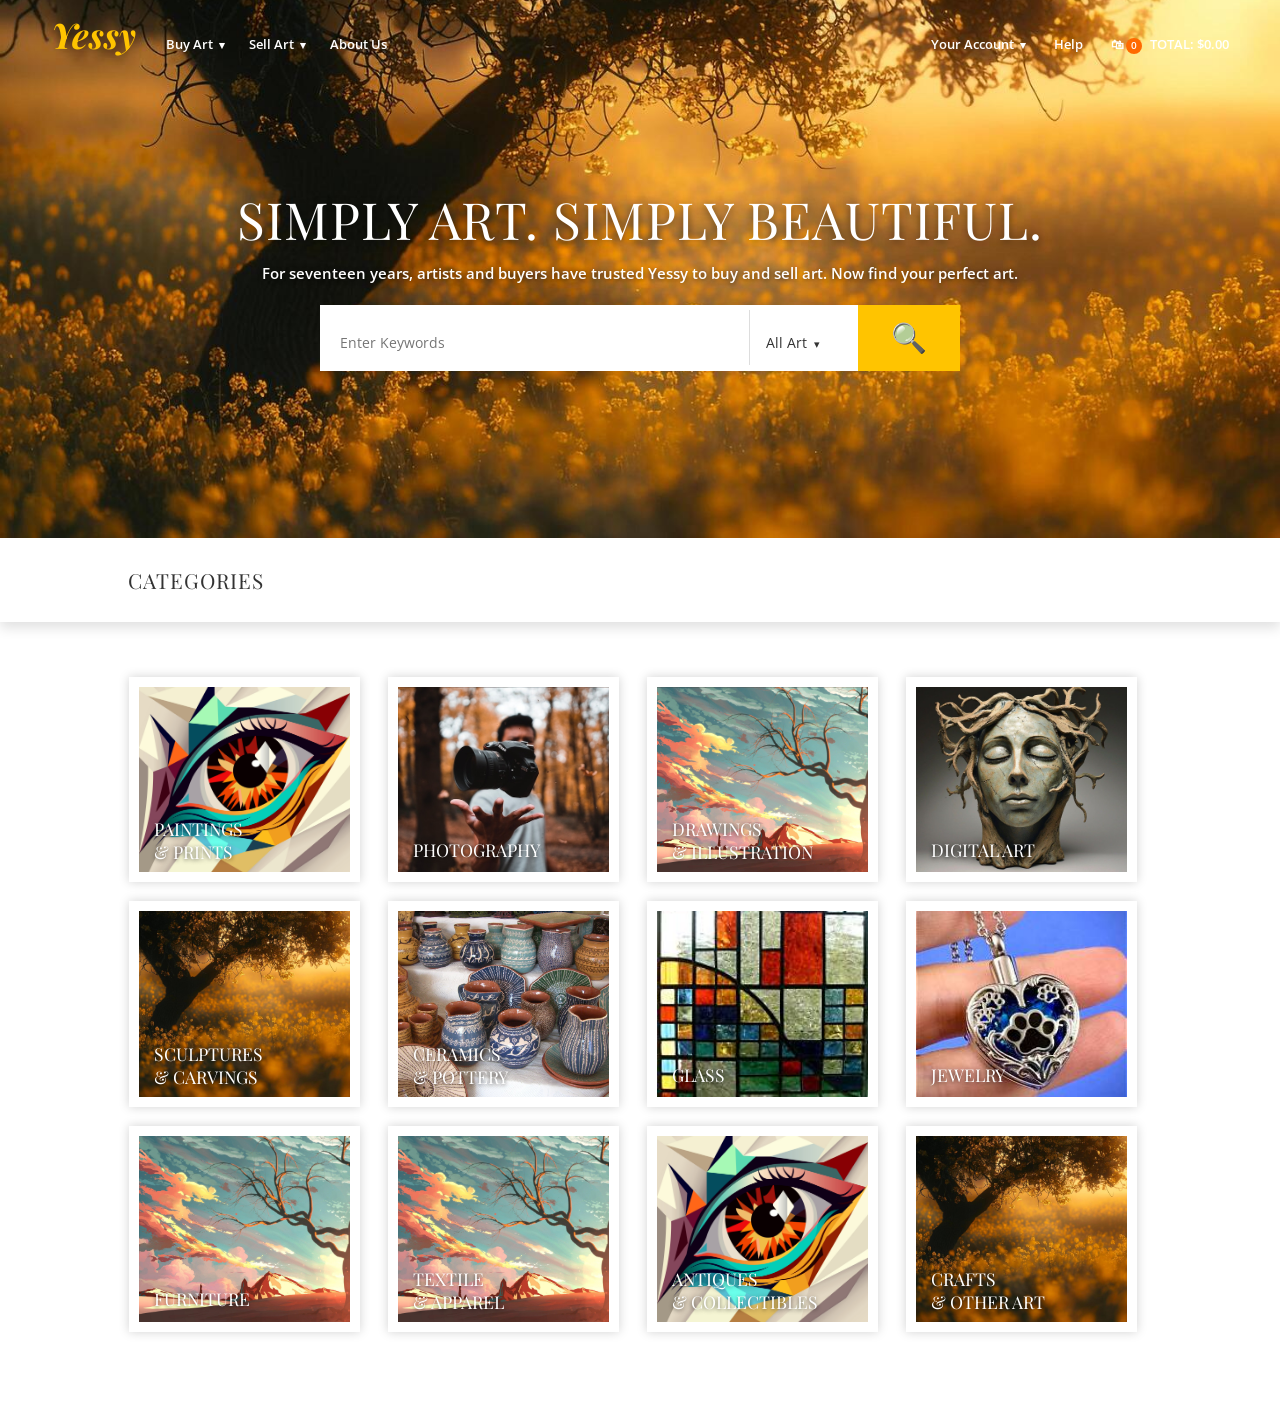
==== css-task/Assignment 5/index.html @ 9353807a "Fix category grid to show 4 cards per row" ====
<!DOCTYPE html>
<html lang="en">
<head>
  <meta charset="UTF-8">
  <meta name="viewport" content="width=device-width, initial-scale=1.0">
  <title>Yessy - Gallery</title>
  <link href="https://fonts.googleapis.com/css2?family=Open+Sans:wght@400;600;700&family=Playfair+Display:ital,wght@0,400;0,500;1,700&display=swap" rel="stylesheet">
  <link rel="stylesheet" href="style.css">
</head>
<body>

  <header class="hero">

    <nav class="navbar">
      <div class="nav-left">
        <a href="#" class="logo">Yessy</a>
        <a href="#" class="nav-link">Buy Art <span class="arrow">&#9662;</span></a>
        <a href="#" class="nav-link">Sell Art <span class="arrow">&#9662;</span></a>
        <a href="#" class="nav-link">About Us</a>
      </div>
      <div class="nav-right">
        <a href="#" class="nav-link">Your Account <span class="arrow">&#9662;</span></a>
        <a href="#" class="nav-link">Help</a>
        <a href="#" class="nav-link">&#128717;<span class="badge">0</span>TOTAL: $0.00</a>
      </div>
    </nav>

    <div class="hero-content">
      <h1>SIMPLY ART. SIMPLY BEAUTIFUL.</h1>
      <p>For seventeen years, artists and buyers have trusted Yessy to buy and sell art. Now find your perfect art.</p>

      <div class="search">
        <input type="text" class="search-input" placeholder="Enter Keywords">
        <div class="search-select">All Art <span class="arrow">&#9662;</span></div>
        <button class="search-btn">&#128269;</button>
      </div>
    </div>
  </header>

  <section class="categories-bar">
    <h2>CATEGORIES</h2>
  </section>

  <section class="grid">

    <div class="card">
      <a href="#" class="tile t1"><span class="label two">PAINTINGS<br>&amp; PRINTS</span></a>
    </div>

    <div class="card">
      <a href="#" class="tile t2"><span class="label one">PHOTOGRAPHY</span></a>
    </div>

    <div class="card">
      <a href="#" class="tile t3"><span class="label two">DRAWINGS<br>&amp; ILLUSTRATION</span></a>
    </div>

    <div class="card">
      <a href="#" class="tile t4"><span class="label one">DIGITAL ART</span></a>
    </div>

    <div class="card">
      <a href="#" class="tile t5"><span class="label two">SCULPTURES<br>&amp; CARVINGS</span></a>
    </div>

    <div class="card">
      <a href="#" class="tile t6"><span class="label two">CERAMICS<br>&amp; POTTERY</span></a>
    </div>

    <div class="card">
      <a href="#" class="tile t7"><span class="label one">GLASS</span></a>
    </div>

    <div class="card">
      <a href="#" class="tile t8"><span class="label one">JEWELRY</span></a>
    </div>

    <div class="card">
      <a href="#" class="tile t9"><span class="label one">FURNITURE</span></a>
    </div>

    <div class="card">
      <a href="#" class="tile t10"><span class="label two">TEXTILE<br>&amp; APPAREL</span></a>
    </div>

    <div class="card">
      <a href="#" class="tile t11"><span class="label two">ANTIQUES<br>&amp; COLLECTIBLES</span></a>
    </div>

    <div class="card">
      <a href="#" class="tile t12"><span class="label two">CRAFTS<br>&amp; OTHER ART</span></a>
    </div>

  </section>

</body>
</html>
---- css-task/Assignment 5/style.css ----
* {
  margin: 0;
  padding: 0;
  box-sizing: border-box;
}

html {
  font-size: 16px;
}

body {
  font-family: "Open Sans", sans-serif;
  background-color: #fff;
  color: #222;
}

a {
  text-decoration: none;
  color: inherit;
}

.hero {
  display: block;
  width: 100%;
  height: 42vw;
  background-image: url("assets/images/img1.jpg");
  background-color: #8a5a12;
  background-size: cover;
  background-position: center;
}

.navbar {
  display: block;
  width: 100%;
  height: 70px;
  padding: 0 4vw;
  font-size: 0;
  color: #fff;
}

.nav-left,
.nav-right {
  display: inline-block;
  width: 50%;
  height: 70px;
  line-height: 70px;
}

.nav-right {
  text-align: right;
}

.logo {
  display: inline-block;
  font-family: "Playfair Display", serif;
  font-style: italic;
  font-weight: 700;
  font-size: 2.2rem;
  color: #ffc400;
  margin-right: 30px;
}

.nav-link {
  display: inline-block;
  font-size: 0.8rem;
  font-weight: 600;
  margin-right: 24px;
}

.nav-right .nav-link {
  margin-right: 0;
  margin-left: 28px;
}

.arrow {
  font-size: 0.7rem;
  margin-left: 3px;
}

.badge {
  display: inline-block;
  width: 16px;
  height: 16px;
  line-height: 16px;
  border-radius: 8px;
  background-color: #ff6a00;
  color: #fff;
  font-size: 0.6rem;
  text-align: center;
  margin: 0 8px 0 2px;
}

.hero-content {
  display: block;
  width: 100%;
  padding-top: 9vw;
  text-align: center;
  color: #fff;
}

.hero-content h1 {
  font-family: "Playfair Display", serif;
  font-weight: 400;
  font-size: 3.2rem;
  letter-spacing: 1px;
  text-shadow: 0 2px 8px rgba(0, 0, 0, 0.5);
  margin-bottom: 10px;
}

.hero-content p {
  font-size: 0.95rem;
  font-weight: 600;
  text-shadow: 0 1px 5px rgba(0, 0, 0, 0.6);
  margin-bottom: 22px;
}

.search {
  display: block;
  width: 50%;
  height: 66px;
  margin: 0 auto;
  font-size: 0;
  background-color: #fff;
}

.search-input {
  display: inline-block;
  width: 67%;
  height: 55px;
  padding-left: 20px;
  border: 0;
  outline: 0;
  font-family: inherit;
  font-size: 0.9rem;
  color: #333;
}

.search-select {
  display: inline-block;
  width: 17%;
  height: 55px;
  line-height: 66px;
  padding-left: 16px;
  border-left: 1px solid #ddd;
  background-color: #fff;
  color: #333;
  font-size: 0.85rem;
  text-align: left;
}

.search-btn {
  display: inline-block;
  width: 16%;
  height: 66px;
  border: 0;
  background-color: #ffc400;
  color: #fff;
  font-size: 1.8rem;
  cursor: pointer;
}

.categories-bar {
  display: block;
  width: 100%;
  padding: 28px 10vw;
  background-color: #fff;
  box-shadow: 0 6px 12px rgba(0, 0, 0, 0.12);
}

.categories-bar h2 {
  font-family: "Playfair Display", serif;
  font-weight: 400;
  font-size: 1.3rem;
  letter-spacing: 1px;
  color: #333;
}

.grid {
  display: block;
  width: 82%;
  margin: 55px auto 60px auto;
  font-size: 0;
}

.card {
  display: inline-block;
  width: 22%;
  margin: 0 1.1vw 1.5vw 1.1vw;
  padding: 10px;
  background-color: #fff;
  box-shadow: 0 0 10px rgba(0, 0, 0, 0.18);
}

.tile {
  display: block;
  width: 100%;
  height: 14.5vw;
  background-size: cover;
  background-position: center;
  overflow: hidden;
}

.label {
  display: block;
  padding-left: 15px;
  font-family: "Playfair Display", serif;
  font-size: 1.1rem;
  line-height: 1.3;
  color: #fff;
  text-shadow: 0 1px 4px rgba(0, 0, 0, 0.7);
}

.label.one {
  padding-top: 11.9vw;
}

.label.two {
  padding-top: 10.3vw;
}



.t1  { background-image: url("assets/images/img3.jpg"); }
.t2  { background-image: url("assets/images/img2.jpg"); }
.t3  { background-image: url("assets/images/img4.jpg"); }
.t4  { background-image: url("assets/images/img5.jpg"); }
.t5  { background-image: url("assets/images/img1.jpg"); }
.t6  { background-image: url("assets/images/img6.jpg"); }
.t7  { background-image: url("assets/images/img9.jpg"); }
.t8  { background-image: url("assets/images/img8.jpg"); }
.t9  { background-image: url("assets/images/img4.jpg"); }
.t10 { background-image: url("assets/images/img4.jpg"); }
.t11 { background-image: url("assets/images/img3.jpg"); }
.t12 { background-image: url("assets/images/img1.jpg"); }
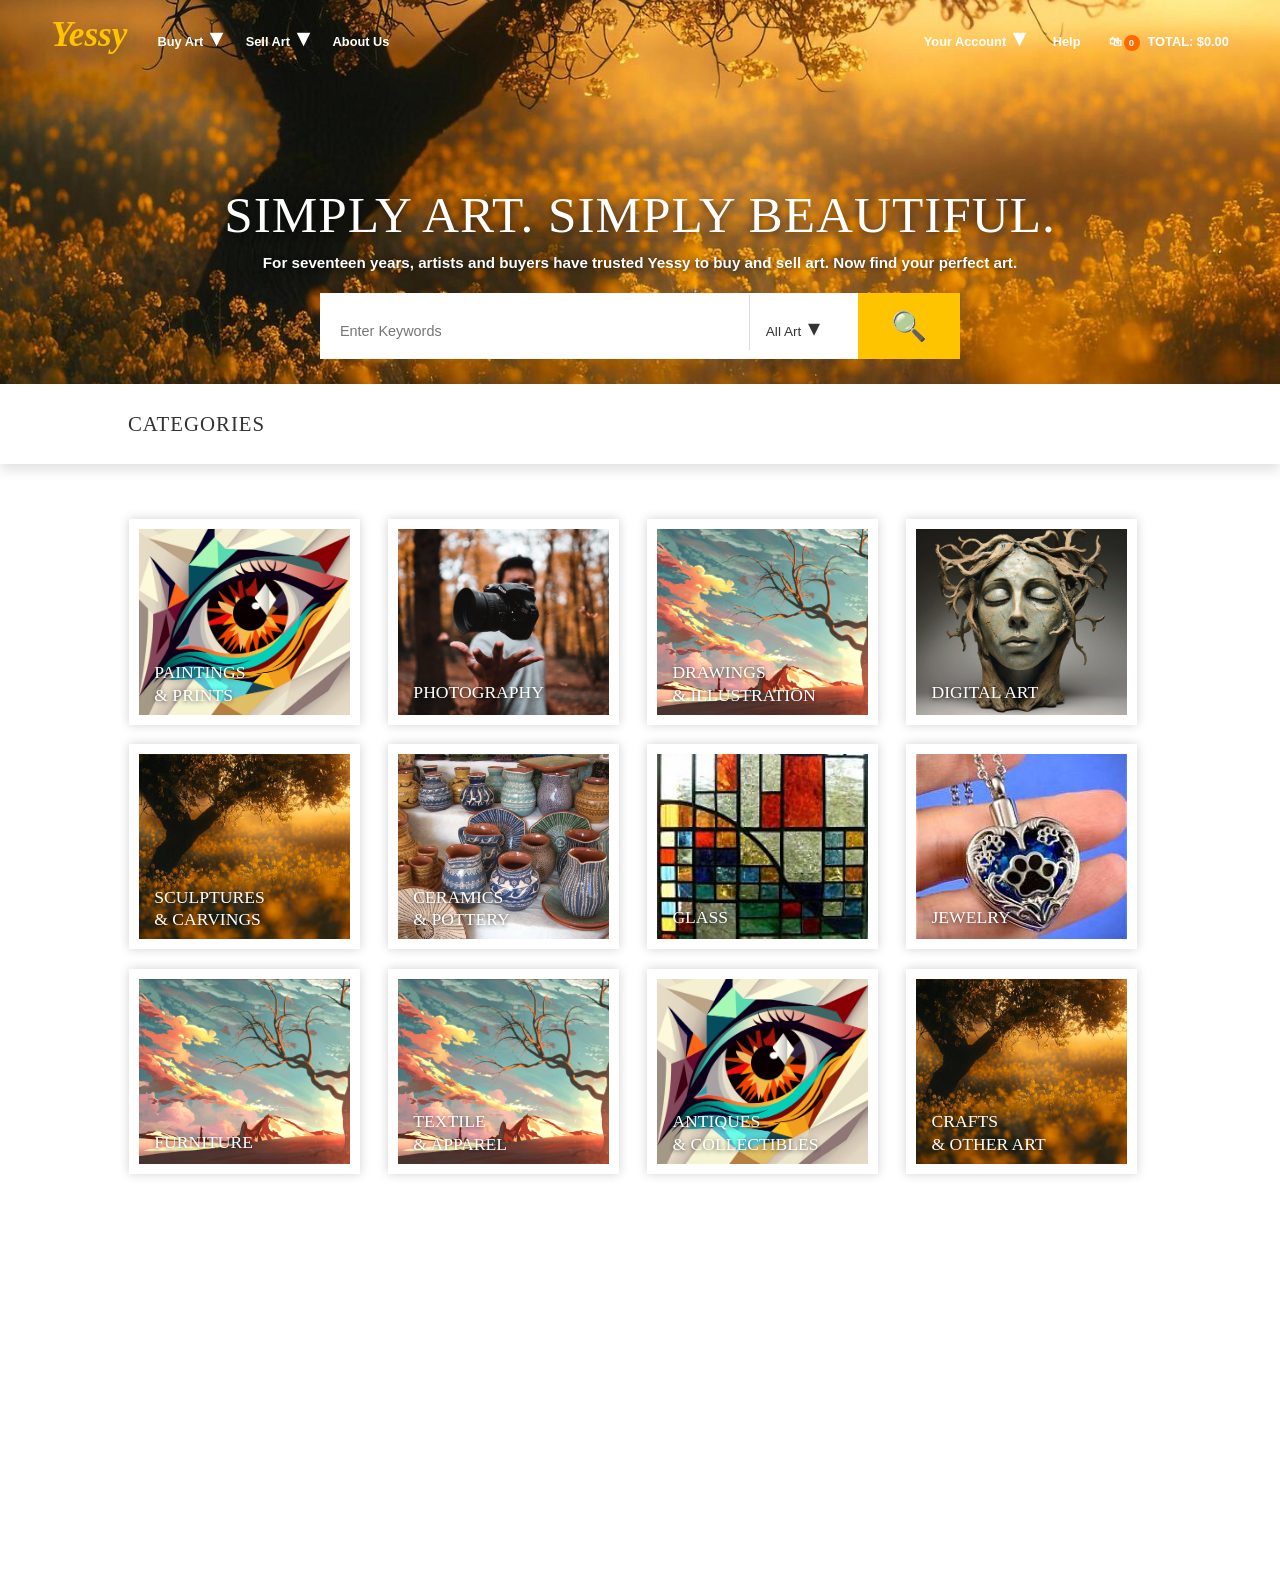
==== commit 389f43f2: "update assignment 5" ====
--- a/css-task/Assignment 5/index.html
+++ b/css-task/Assignment 5/index.html
@@ -4,7 +4,6 @@
   <meta charset="UTF-8">
   <meta name="viewport" content="width=device-width, initial-scale=1.0">
   <title>Yessy - Gallery</title>
-  <link href="https://fonts.googleapis.com/css2?family=Open+Sans:wght@400;600;700&family=Playfair+Display:ital,wght@0,400;0,500;1,700&display=swap" rel="stylesheet">
   <link rel="stylesheet" href="style.css">
 </head>
 <body>
--- a/css-task/Assignment 5/style.css
+++ b/css-task/Assignment 5/style.css
@@ -22,7 +22,7 @@
 .hero {
   display: block;
   width: 100%;
-  height: 42vw;
+  height: 30vw;
   background-image: url("assets/images/img1.jpg");
   background-color: #8a5a12;
   background-size: cover;
@@ -30,7 +30,6 @@
 }
 
 .navbar {
-  display: block;
   width: 100%;
   height: 70px;
   padding: 0 4vw;
@@ -73,7 +72,7 @@
 }
 
 .arrow {
-  font-size: 0.7rem;
+  font-size: 1.5rem;
   margin-left: 3px;
 }
 
@@ -96,6 +95,7 @@
   padding-top: 9vw;
   text-align: center;
   color: #fff;
+  height: 1500px;
 }
 
 .hero-content h1 {
